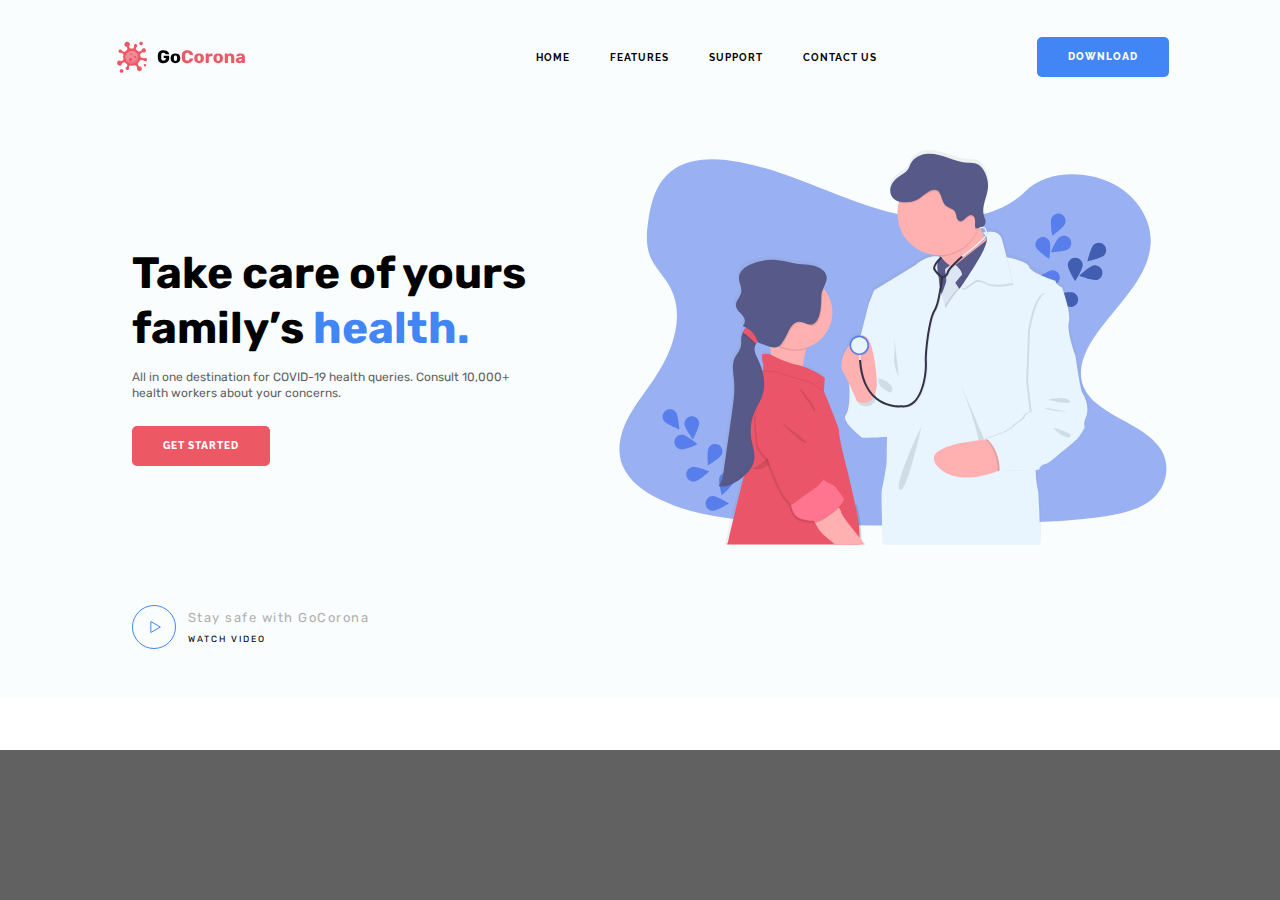
==== index.html @ d245d9b8 "section get-started done" ====
<!DOCTYPE html>
<html lang="en">
<head>
    <meta charset="UTF-8">
    <meta http-equiv="X-UA-Compatible" content="IE=edge">
    <meta name="viewport" content="width=device-width, initial-scale=1.0">
    <link href="https://fonts.googleapis.com/css?family=Rubik:regular,700&display=swap" rel="stylesheet" />
    <link href="https://fonts.googleapis.com/css?family=Raleway:700,800&display=swap" rel="stylesheet" />
    <link rel="stylesheet" href="css/style.css">
    <title>GoCorona</title>
</head>
<body>
    <div class="wrapper">
        <header id="open" class="header">
            <div id="close" class="header__container">
                <a href="" class="header__logo">
                    <img src="img/logo.svg" alt="site logo">
                </a>
                <div class="header__menu menu">
                    <nav class="menu__body">
                        <ul class="menu__list">
                            <li class="menu__item"><a href="" class="menu__link">HOME</a></li>
                            <li class="menu__item"><a href="" class="menu__link">FEATURES</a></li>
                            <li class="menu__item"><a href="" class="menu__link">SUPPORT</a></li>
                            <li class="menu__item"><a href="" class="menu__link">CONTACT US</a></li>
                        </ul>
                    </nav>
                </div>
                <div class="header__button">
                    <a href="" class="button button__blue">DOWNLOAD</a>
                    <a href="#open" class="icon-menu"><span></span></a>
                    <a href="#close" class="close-icon-menu"></a>
                </div>
            </div>
        </header>
        <main class="main">
            <section class="get-started">
                <div class="get-started__container">
                    <div class="get-started__content">
                        <div class="get-started__block-text block-text">
                            <h1 class="block-text__title block-text__title_blue">Take care of yours family’s <span>health.</span></h1>
                            <div class="block-text__text">All in one destination for COVID-19 health queries. Consult 10,000+ health workers about your concerns.</div>
                            <div class="block-text__button">
                                <a href="" class="button">get started</a>
                            </div>
                        </div>
                    </div>
                    <div class="get-started__image">
                        <img src="img/get-started/main.svg" alt="healthcare image">
                    </div>
                    <div class="get-started__video">
                        <a href="" class="video-get-started">
                            <div class="video-get-started__icon">
                                <img src="img/get-started/play.svg" alt="play button">
                            </div>
                            <div class="video-get-started__body">
                                <div class="video-get-started__title">Stay safe with GoCorona</div>
                                <div class="video-get-started__text">Watch Video</div>
                            </div>
                        </a>
                    </div>
                </div>               
            </section>
        </main>
        <footer class="footer">
            Footer
        </footer>
    </div>
</body>
</html>
---- css/style.css ----
/* Nulling */
*,
::before,
::after {
    padding: 0;
    margin: 0;
    border: 0;
    box-sizing: border-box;
}
a {
    text-decoration: none;
}
ul,
ol,
li {
    list-style: none;
}
img {
    vertical-align: top;
}
h1,
h2,
h3,
h4,
h5,
h6 {
    font-weight: inherit;
    font-size: inherit;
}
html,
body {
    height: 100%;
    line-height: 1;
}
body {
    font-family: Rubik;
    font-size: 12px;
    color: #616161;
}
/* ----------------- */
.wrapper {
    overflow: hidden;
    display: flex;
    flex-direction: column;
    min-height: 100%;
}
/* ----------------- */


.main {
    /* background-color: coral; */
    flex: 1 1 auto;
}
.footer {
    background-color: #616161;
    height: 150px;
}

[class*="__container"] {
    max-width: 1087px; /* 1057 + 30px safe zone */
    margin: 0 auto;
    padding: 0 15px; /* safe zone for container */
}

.header {
    position: absolute;
    width: 100%;
    top: 0;
    left: 0;
    z-index: 50;
}
.header__container {
    display: flex;
    align-items: center;
    /* background-color: turquoise; */
    min-height: 114px;
}
.header__logo {
    position: relative;
    z-index: 5;
}
.header__menu {
    flex: 1 1 auto;
}
.header__button {
    display: flex;
    justify-content: end;
    flex: 0 0 252px;
    z-index: 5;
}

.menu {
    display: flex;
    justify-content: end;
}
.menu__list {
    display: flex;
    /* gap: 40px; */
}
.menu__item {
    margin: 0 40px 0 0;
}
.menu__link {
    font-family: Raleway;
    text-transform: uppercase;
    font-weight: 700;
    font-size: 10px;
    line-height: 1.2;
    letter-spacing: 1px;
    color: #000;
}

.button {
    display: inline-block;
    color: #FCFDFE;
    text-transform: uppercase;
    font-family: Raleway;
    font-weight: 800;
    font-size: 10px;
    line-height: 1.2;
    letter-spacing: 1px;
    border: 0px;
    border-radius: 5px;
    padding: 14px 31px;
    background-color: #EC5863;
    transition: background-color .3s ease 0s;
}
.button:hover {
    background-color: #eb767e
}
.button__blue {
    background-color: #4285F4;
}
.button__blue:hover {
    background-color: #679cf1;
}

.close-icon-menu,
.icon-menu {
    display: none;
}

/* =========================================== */

.block-text {

}
.block-text__title {
    font-weight: 700;
    font-size: 44px;
    line-height: 126%;
    color: #000;
}
.block-text__title:not(:last-child) {
    margin: 0 0 12px 0;
}
.block-text__title span {
    color: #ec5863;
}
.block-text__title_blue span {
    color: #4285F4;
}
.block-text__text {
    line-height: 138.5%;
}
.block-text__text:not(:last-child) {
    margin: 0 0 24px 0;
}
.block-text__button {
    
}

/* =========================================== */

.get-started {
    background-color: #fafdfd;
    padding: 150px 0 50px 0;
}
.get-started__container {
    display: flex;
    flex-wrap: wrap;
}
.get-started__content {
    flex: 0 1 48%;
    padding: 96px 0 0 20px;
}
.get-started__block-text {
    max-width: 410px;
}
.get-started__video {
    flex: 1 1 100%;
    padding: 60px 0 0 20px;
}
.get-started__image {
    flex: 0 1 52%;
}
.get-started__image img {
    max-width: 100%;
}
.video-get-started {
    display: inline-flex;
}
.video-get-started__icon {
    flex: 0 0 44px;
}
.video-get-started__body {
    padding: 0 0 0 12px;
    display: flex;
    flex-direction: column;
    justify-content: space-around;
}
.video-get-started__title {
    color: #b0b0b0;
    font-size: 13px;
    line-height: 126%;
    letter-spacing: 1.5px; 
}
.video-get-started__text {
    color: #000;
    text-transform: uppercase;
    font-size: 9px;
    letter-spacing: 2px;
}


/* PC */
@media (max-width: 1087px) {
    [class*="__container"] {
        max-width: 970px;
    }
}

/* TABLLET */
@media (max-width: 991.98px) {
    [class*="__container"] {
        max-width: 750px;
    }
    .header__container{
        min-height: 80px;
    }
    .header__button {
        flex: 0 0 200px;
    }
    .menu__item {
        margin: 0 30px 0 0;
    }
}

/* MOBILE */
@media (max-width: 767.98px) {
    [class*="__container"] {
        max-width: none;
    }
    .menu__body {
        position: fixed;
        top: 0;
        left: -100%; /* Caution (display: none) */
        width: 100%;
        height: 100%;
        overflow: auto;
        background-color: #fff;
        padding: 90px 15px 30px 15px;
        transition: left .3s ease 0s;
    }
    .header:target .menu__body {
        left: 0;
    }
    .header:target .menu__body::before {
        content: "";
        position: fixed;
        top: 0;
        left: 0;
        height: 80px;
        width: 100%;
        background-color: #fff;
    }
    .menu__list {
        flex-direction: column;
        align-items: center;
    }
    .menu__item {
        margin: 0 0 25px 0;
    }
    .menu__item:last-child {
        margin-bottom: 0;
    }
    .menu__link {
        color: #000;
        font-size: 20px;
    }
    .header__button {
        flex: 0 0 140px;
    }
    .header__button .button{
        padding: 14px 20px;
    }
    .close-icon-menu,
    .icon-menu {
        display: flex;
        flex-direction: column;
        justify-content: space-between;
        position: relative;
        flex: 0 0 30px;
        height: 18px;
        margin: 12px 0 0 20px;
    }
    .icon-menu::before,
    .icon-menu::after {
        content: "";
        background-color: #000;
        height: 2px;
    }
    .icon-menu span {
        background-color: #000;
        height: 2px;
    }
    .close-icon-menu {
        display: none;
    }
    .close-icon-menu::before,
    .close-icon-menu::after {
        content: "";
        background-color: #000;
        height: 2px;
        transform-origin: 0 0;
    }
    .close-icon-menu::before {
        transform: rotate(33deg);
    }
    .close-icon-menu::after {
        transform: rotate(-33deg);
    }
    .header:target .icon-menu {
        display: none;
    }
    .header:target .close-icon-menu {
        display: flex;
    }
}

/* MOBILE SMALL */
@media (max-width: 479.98px) {
    .header__logo {
        flex: 0 0 40px;
        overflow: hidden;
    }
}
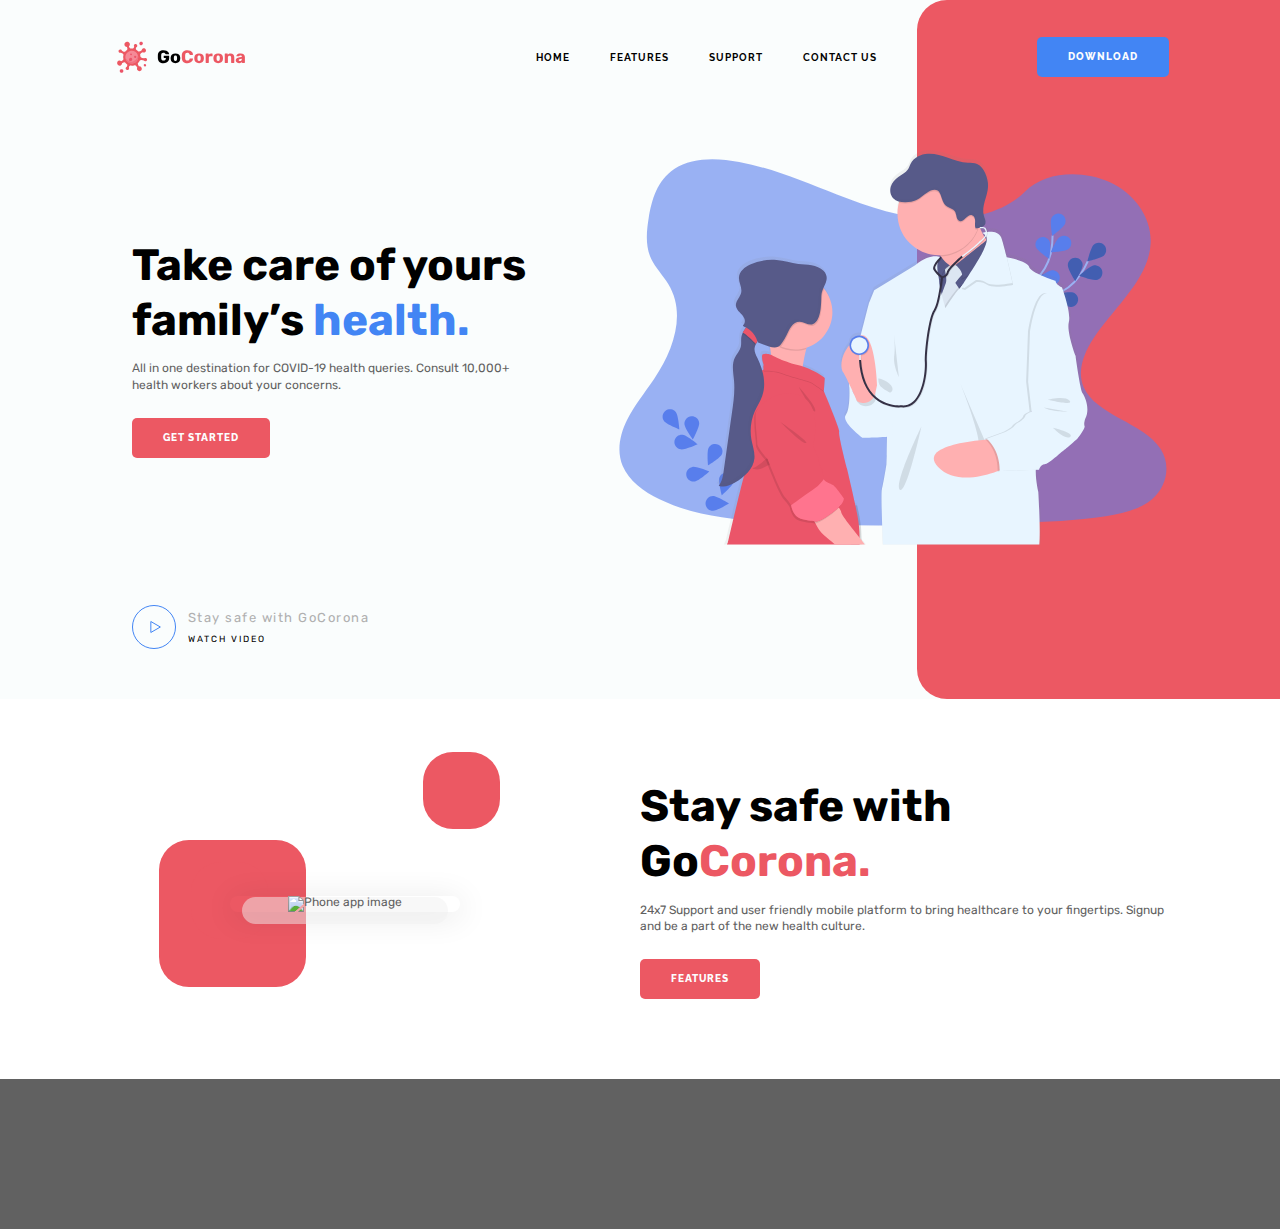
==== commit acee846e: "section stay-safe done" ====
--- a/index.html
+++ b/index.html
@@ -61,6 +61,29 @@
                     </div>
                 </div>               
             </section>
+            <section class="stay-safe">
+                <div class="stay-safe__container">
+                    <div class="stay-safe__media">
+                        <div class="media-stay-safe">
+                            <div class="media-stay-safe__image">
+                                <img src="./img/stay-safe/app.png" alt="Phone app image">
+                            </div>
+                            <div class="media-stay-safe__item media-stay-safe__item_1"></div>
+                            <div class="media-stay-safe__item media-stay-safe__item_2"></div>
+                            <div class="media-stay-safe__item media-stay-safe__item_3"></div>
+                        </div>
+                    </div>
+                    <div class="stay-safe__content">
+                        <div class="stay-safe__block-text block-text">
+                            <h2 class="block-text__title">Stay safe with Go<span>Corona.</span></h2>
+                            <div class="block-text__text">24x7 Support and user friendly mobile platform to bring healthcare to your fingertips. Signup and be a part of the new health culture.</div>
+                            <div class="block-text__button">
+                                <a href="" class="button">features</a>
+                            </div>
+                        </div>
+                    </div>
+                </div>
+            </section>
         </main>
         <footer class="footer">
             Footer
--- a/css/style.css
+++ b/css/style.css
@@ -174,15 +174,28 @@
 
 .get-started {
     background-color: #fafdfd;
-    padding: 150px 0 50px 0;
 }
 .get-started__container {
-    display: flex;
+    padding: 150px 15px 50px 15px;
+    display: flex;
+    align-items: center;
     flex-wrap: wrap;
+    position: relative;
+}
+.get-started__container::before {
+    content: "";
+    position: absolute;
+    width: 100vw;
+    height: 100%;
+    right: 267px;
+    top: 0;
+    transform: translate(100%, 0px);
+    border-radius: 30px 0 0 30px;
+    background-color: #ec5863;
 }
 .get-started__content {
     flex: 0 1 48%;
-    padding: 96px 0 0 20px;
+    padding: 0 20px 0 20px;
 }
 .get-started__block-text {
     max-width: 410px;
@@ -193,6 +206,8 @@
 }
 .get-started__image {
     flex: 0 1 52%;
+    position: relative;
+    z-index: 2;
 }
 .get-started__image img {
     max-width: 100%;
@@ -222,6 +237,76 @@
     letter-spacing: 2px;
 }
 
+/* =========================================================== */
+
+.stay-safe {
+    margin: 80px 0;
+}
+.stay-safe__container {
+    display: flex;
+    align-items: center;
+}
+.stay-safe__media {
+    flex: 0 1 50%;
+    padding: 0 0 0 47px;
+}
+.stay-safe__content {
+    flex: 0 1 50%;
+}
+.stay-safe__block-text {
+}
+
+.media-stay-safe {
+    width: 373px;
+    padding: 56px 0 27px 0;
+    text-align: center;
+    position: relative;
+}
+.media-stay-safe__image {
+    display: inline-block;
+    box-shadow: 2px 4px 32px rgba(0, 0, 0, .12);
+    border-radius: 16px;
+    position: relative;
+    z-index: 2;
+    width: 61.5%;
+}
+.media-stay-safe__image img {
+    position: relative;
+    z-index: 2;
+    max-width: 100%;
+}
+.media-stay-safe__image::after {
+    content: "";
+    position: absolute;
+    bottom: -12px;
+    left: 12px;
+    width: 206px;
+    height: 27px;
+    background: rgba(240, 240, 240, 0.49);
+    border-radius: 16px;
+}
+.media-stay-safe__item {
+    position: absolute;
+    background-color: #ec5863;
+    border-radius: 30px;
+    width: 77px;
+    height: 77px;
+}
+.media-stay-safe__item_1 {
+    top: 0;
+    left: 0;
+    width: 147px;
+    height: 147px;
+}
+.media-stay-safe__item_2 {
+    bottom: 110px;
+    right: 32px;
+}
+.media-stay-safe__item_3 {
+    bottom: 0;
+    left: 32px;
+}
+
 
 /* PC */
 @media (max-width: 1087px) {
@@ -243,6 +328,16 @@
     }
     .menu__item {
         margin: 0 30px 0 0;
+    }
+    .get-started__container::before {
+        right: 185px;
+        border-radius: 20px 0 0 20px;
+    }
+    .stay-safe {
+        margin: 40px 0;
+    }
+    .stay-safe__media {
+        padding: 0;
     }
 }
 
@@ -336,6 +431,39 @@
     .header:target .close-icon-menu {
         display: flex;
     }
+    .get-started__container {
+        padding: 100px 15px 30px 15px;
+    }
+    .get-started__container::before {
+        display: none;
+    }
+    .get-started__block-text {
+        max-width: none;
+    }
+    .get-started__content {
+        flex: 1 1 100%;
+        padding: 0;
+    }
+    .get-started__image {
+        flex: 1 1 100%;
+        text-align: center;
+        padding: 30px 0;
+    }
+    .get-started__video {
+        padding: 0;
+    }
+    .block-text__title {
+        font-size: 34px;
+    }
+    .stay-safe {
+        margin: 30px 0;
+    }
+    .stay-safe__container {
+        flex-direction: column-reverse;
+    }
+    .stay-safe__media {
+        padding: 30px 0;
+    }
 }
 
 /* MOBILE SMALL */
@@ -344,4 +472,7 @@
         flex: 0 0 40px;
         overflow: hidden;
     }
+    .media-stay-safe {
+        width: 290px;
+    }
 }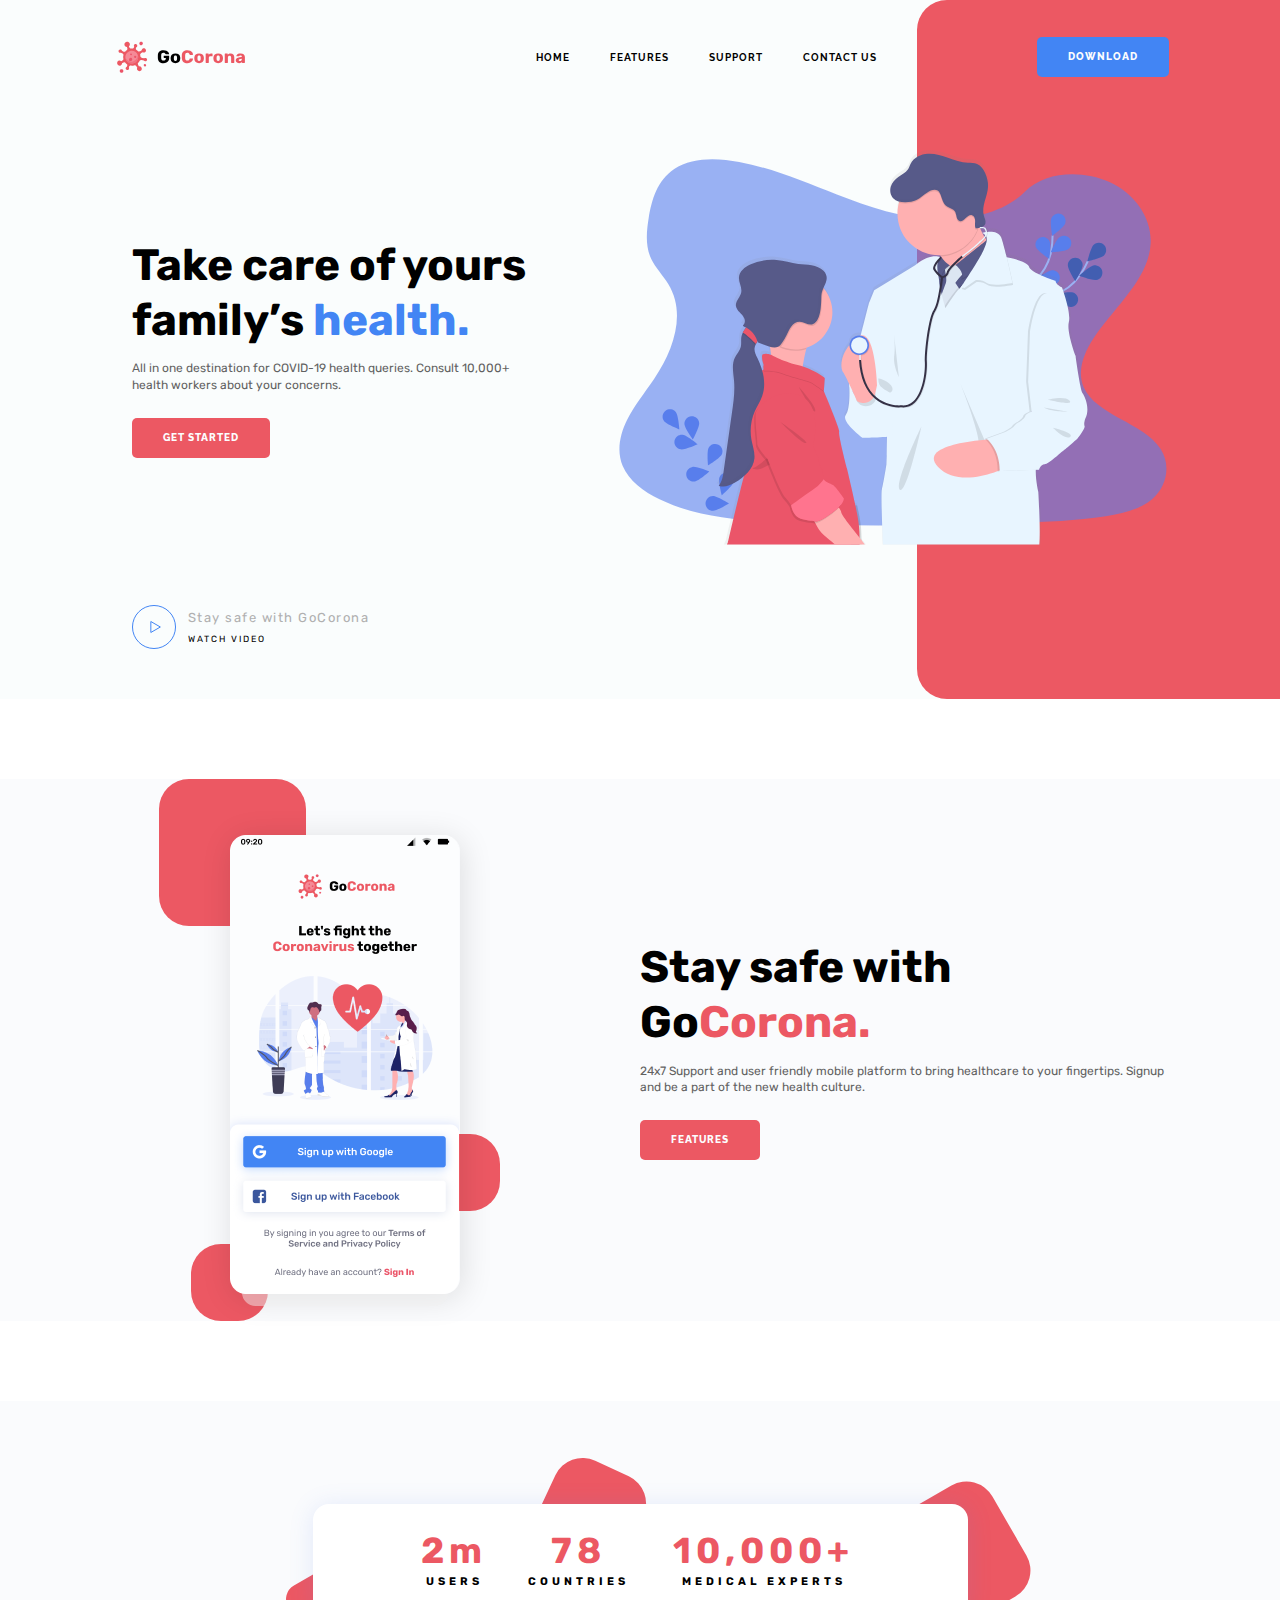
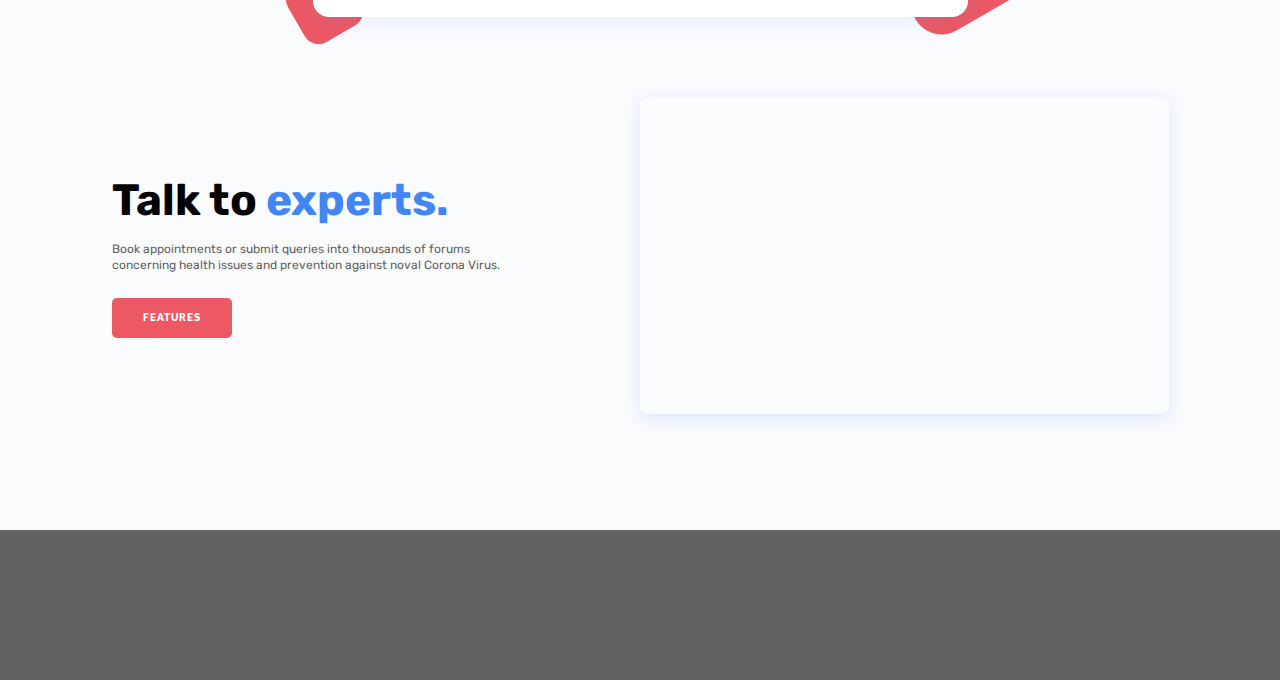
==== commit 71c86e01: "section experts done" ====
--- a/index.html
+++ b/index.html
@@ -84,6 +84,43 @@
                     </div>
                 </div>
             </section>
+            <section class="experts">
+                <div class="experts__container">
+                    <div class="experts__statistics statistics-experts">
+                        <div class="statistics-experts__body body-statistics-experts">
+                            <div class="body-statistics-experts__item">
+                                <div class="body-statistics-experts__value">2m</div>
+                                <div class="body-statistics-experts__text">Users</div>
+                            </div>
+                            <div class="body-statistics-experts__item">
+                                <div class="body-statistics-experts__value">78</div>
+                                <div class="body-statistics-experts__text">Countries</div>
+                            </div>
+                            <div class="body-statistics-experts__item">
+                                <div class="body-statistics-experts__value">10,000+</div>
+                                <div class="body-statistics-experts__text">Medical experts</div>
+                            </div>
+                        </div>
+                        <div class="statistics-experts__decor statistics-experts__decor_1"></div>
+                        <div class="statistics-experts__decor statistics-experts__decor_2"></div>
+                        <div class="statistics-experts__decor statistics-experts__decor_3"></div>
+                    </div>
+                    <div class="experts__body">
+                        <div class="experts__content">
+                            <div class="experts__block-text block-text">
+                                <h2 class="block-text__title block-text__title_blue">Talk to <span>experts.</span></h2>
+                                <div class="block-text__text">Book appointments or submit queries into thousands of forums concerning health issues and prevention against noval Corona Virus.</div>
+                                <div class="block-text__button">
+                                    <a href="" class="button">features</a>
+                                </div>
+                            </div>
+                        </div>
+                        <div class="experts__video">
+                            <iframe src="https://www.youtube.com/embed/sohdv21BVNI" title="YouTube video player" frameborder="0" allow="accelerometer; autoplay; clipboard-write; encrypted-media; gyroscope; picture-in-picture" allowfullscreen></iframe>
+                        </div>
+                    </div>
+                </div>
+            </section>
         </main>
         <footer class="footer">
             Footer
--- a/css/style.css
+++ b/css/style.css
@@ -241,6 +241,7 @@
 
 .stay-safe {
     margin: 80px 0;
+    background: #fafbfd;
 }
 .stay-safe__container {
     display: flex;
@@ -306,6 +307,114 @@
     bottom: 0;
     left: 32px;
 }
+
+/* ============================================ */
+
+.experts {
+    background: #fafbfd;
+    padding: 103px 0 116px 0;
+}
+.experts__container {
+}
+.experts__statistics {
+}
+.experts__block-text {
+    max-width: 400px;
+}
+.statistics-experts {
+    max-width: 655px;
+    margin: 0 auto;
+    position: relative;
+}
+.statistics-experts__body {
+    background-color: #fff;
+    box-shadow: 0 2px 24px rgba(88, 126, 236, .15);
+    border-radius: 16px;
+    position: relative;
+    z-index: 2;
+    margin: 0 0 80px 0;
+}
+.statistics-experts__decor {
+    position: absolute;
+    background-color: #ec5863;
+    border-radius: 16px;
+}
+.statistics-experts__decor_1 {
+    width: 65px;
+    height: 65px;
+    bottom: -21px;
+    left: -21px;
+    transform: rotate(-30deg);
+}
+.statistics-experts__decor_2 {
+    width: 97px;
+    height: 97px;
+    top: -40px;
+    right: 50%;
+    transform: rotate(25deg);
+    border-radius: 30px;
+}
+.statistics-experts__decor_3 {
+    width: 128px;
+    height: 128px;
+    top: -10px;
+    right: -50px;
+    transform: rotate(-30deg);
+    border-radius: 30px;
+}
+.body-statistics-experts {
+    padding: 25px 80px;
+    display: flex;
+    align-items: center; 
+}
+.body-statistics-experts__item {
+    flex: 0 1 25%;
+    text-align: center;
+}
+.body-statistics-experts__item:last-child {
+    flex: 0 1 50%;
+}
+.body-statistics-experts__value {
+    color: #ec5863;
+    font-weight: 700;
+    font-size: 36px;
+    line-height: 1.2;
+    letter-spacing: 5px;
+}
+.body-statistics-experts__text {
+    font-weight: 700;
+    font-size: 11px;
+    line-height: 1.8;
+    letter-spacing: 4px;
+    text-transform: uppercase;
+    color: #000;
+}
+.experts__body {
+    display: flex;
+    align-items: center;
+}
+.experts__content {
+    flex: 0 1 50%;
+    padding: 0 20px 0 0;
+}
+.experts__video {
+    flex: 0 1 50%;
+    padding: 0px 0px 30% 0px;
+    position: relative;
+    box-shadow: 0 4px 18px rgba(88, 126, 236, .18);
+    border-radius: 8px;
+    overflow: hidden;
+}
+.experts__video iframe {
+    position: absolute;
+    width: 100%;
+    height: 100%;
+    top: 0;
+    left: 0;
+    object-fit: cover;
+}
+
+
 
 
 /* PC */
@@ -464,6 +573,25 @@
     .stay-safe__media {
         padding: 30px 0;
     }
+    .statistics-experts__body {
+        padding: 0 0 50px 0;
+    }
+    .body-statistics-experts {
+        padding: 25px;
+    }
+    .experts {
+        padding: 80px 0 30px 0;
+    }
+    .experts__body {
+        align-items: stretch;
+        flex-direction: column;
+    }
+    .experts__content {
+        margin: 0 0 30px 0;
+    }
+    .experts__video {
+        padding: 0 0 50% 0;
+    }
 }
 
 /* MOBILE SMALL */
@@ -475,4 +603,13 @@
     .media-stay-safe {
         width: 290px;
     }
+    .experts__video {
+        padding: 0 0 70% 0;
+    }
+    .body-statistics-experts {
+        flex-direction: column;
+    }
+    .body-statistics-experts__item:not(:last-child) {
+        margin: 0 0 15px 0;
+    }
 }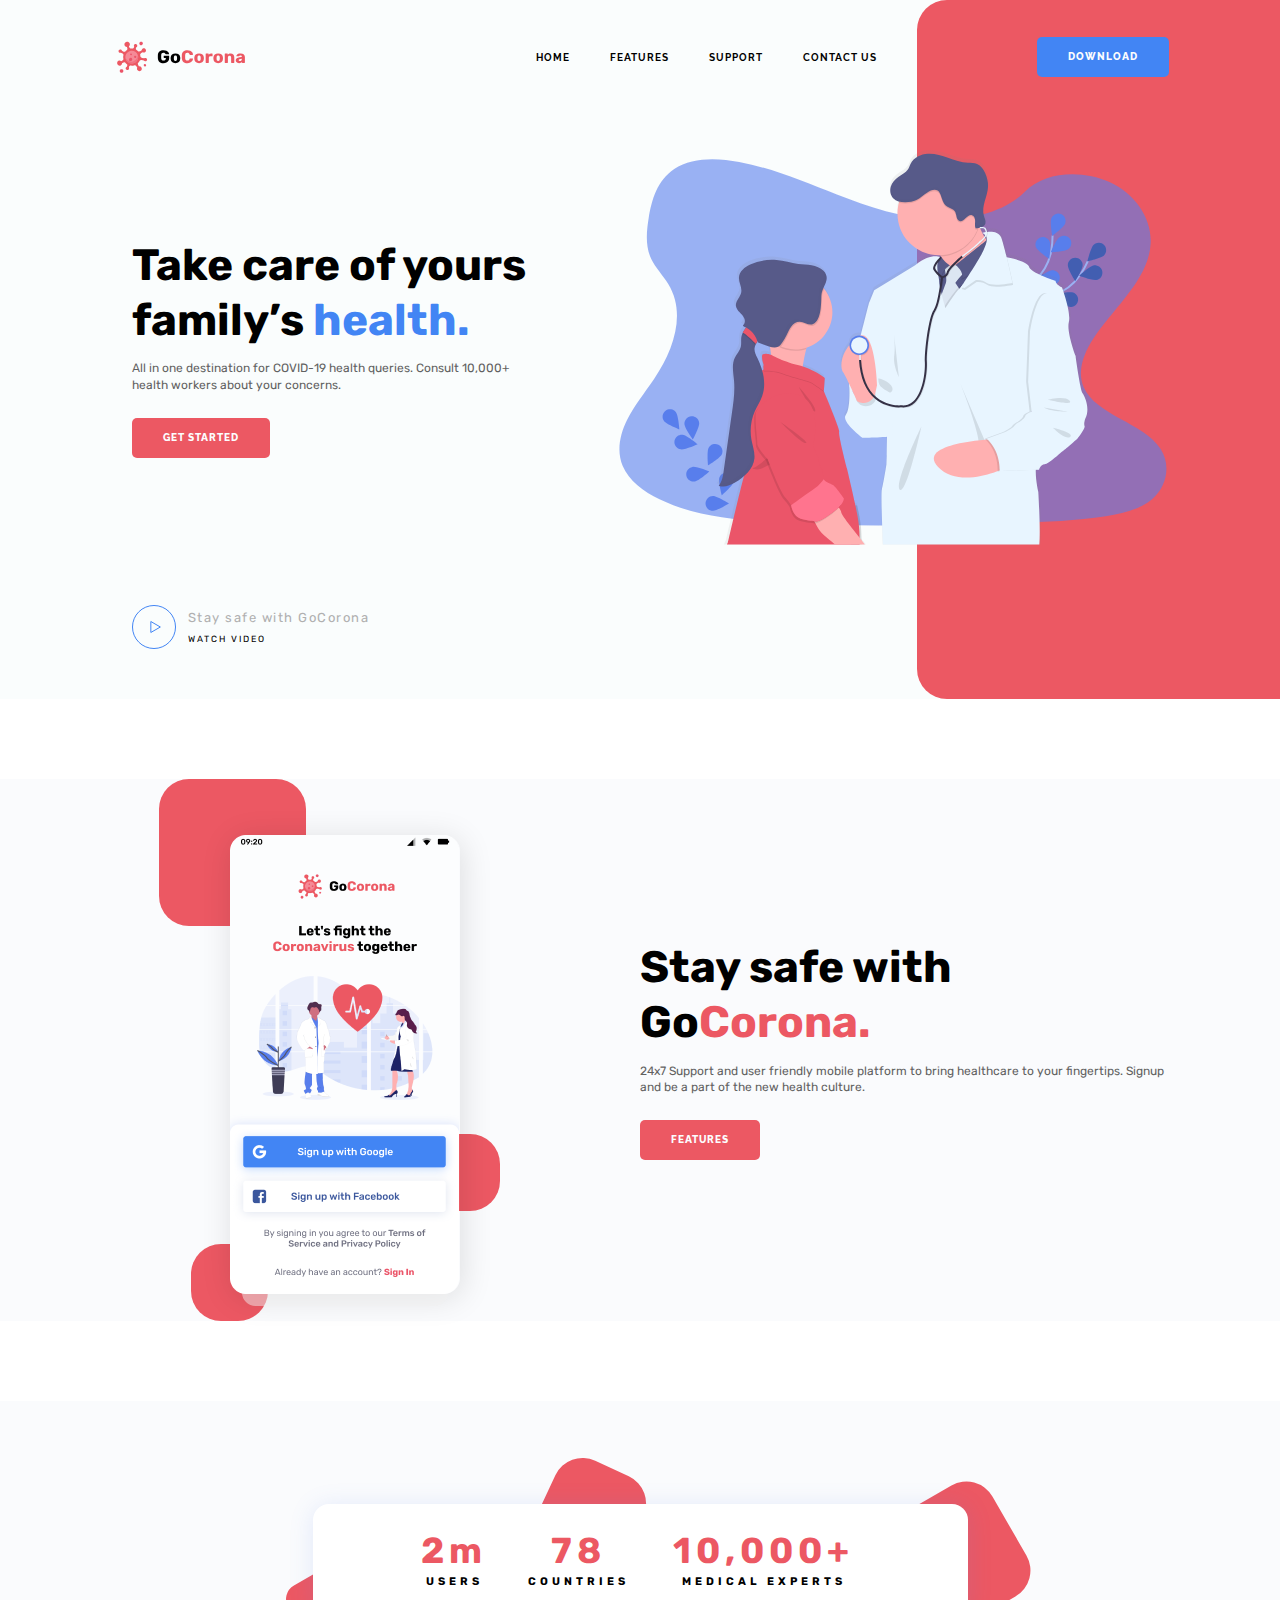
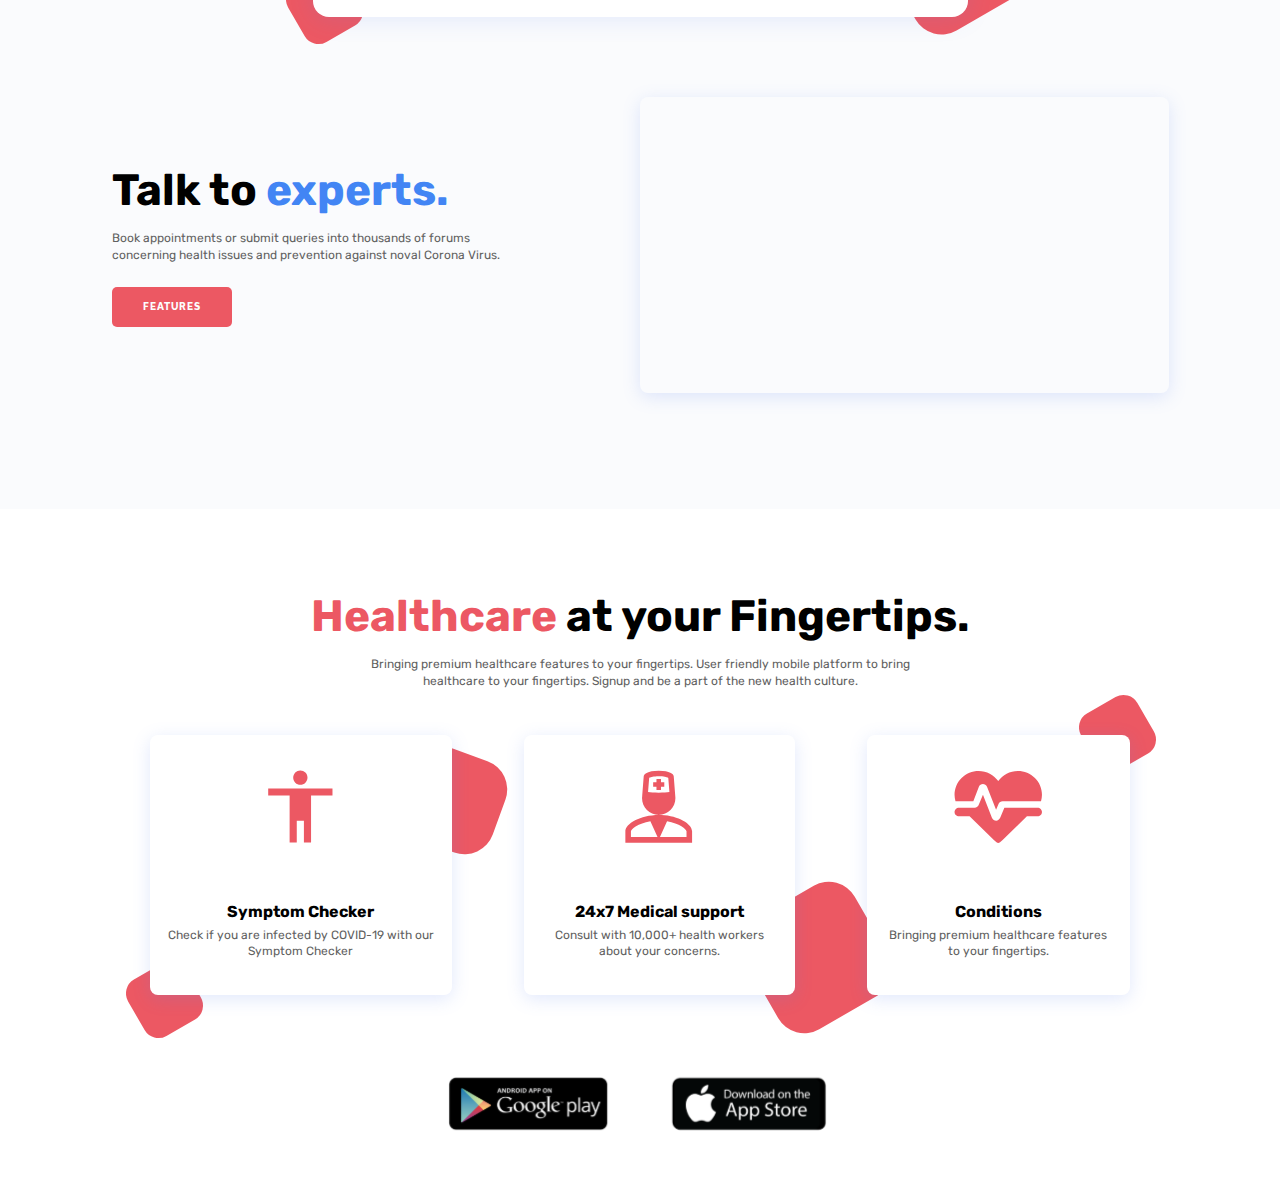
==== commit 86004fe3: "sections healthcare & footer done" ====
--- a/index.html
+++ b/index.html
@@ -121,9 +121,55 @@
                     </div>
                 </div>
             </section>
+            <section class="healthcare">
+                <div class="healthcare__container">
+                    <div class="healthcare__block-text block-text block-text_center">
+                        <h2 class="block-text__title"><span>Healthcare </span> at your Fingertips.</h2>
+                        <div class="block-text__text block-text__text_mw">Bringing premium healthcare features to your fingertips. User friendly mobile platform to bring healthcare to your fingertips. Signup and be a part of the new health culture.</div>
+                    </div>
+                    <div class="healthcare__items">
+                        <div class="healthcare__column healthcare__column_1">
+                            <div class="healthcare__item item-healthcare">
+                                <div class="item-healthcare__icon">
+                                    <img src="img/healthcare/symptom.svg" alt="symptom icon">
+                                </div>
+                                <div class="item-healthcare__title">Symptom Checker</div>
+                                <div class="item-healthcare__text">Check if you are infected by COVID-19 with our Symptom Checker</div>
+                            </div>
+                        </div>
+                        <div class="healthcare__column healthcare__column_2">
+                            <div class="healthcare__item item-healthcare">
+                                <div class="item-healthcare__icon">
+                                    <img src="img/healthcare/medical.svg" alt="medical icon">
+                                </div>
+                                <div class="item-healthcare__title">24x7 Medical support</div>
+                                <div class="item-healthcare__text">Consult with 10,000+ health workers about your concerns.</div>
+                            </div>
+                        </div>
+                        <div class="healthcare__column healthcare__column_3">
+                            <div class="healthcare__item item-healthcare">
+                                <div class="item-healthcare__icon">
+                                    <img src="img/healthcare/conditions.svg" alt="conditions icon">
+                                </div>
+                                <div class="item-healthcare__title">Conditions</div>
+                                <div class="item-healthcare__text">Bringing premium healthcare features to your fingertips.</div>
+                            </div>
+                        </div>
+                    </div>
+                </div>
+            </section>
         </main>
         <footer class="footer">
-            Footer
+            <div class="footer__container">
+                <div class="footer__items">
+                    <a href="" class="footer__item">
+                        <img src="img/footer/google-play.svg" alt="Google Play Icon">
+                    </a>
+                    <a href="" class="footer__item">
+                        <img src="img/footer/app-store.svg" alt="App Store Icon">
+                    </a>
+                </div>
+            </div>
         </footer>
     </div>
 </body>
--- a/css/style.css
+++ b/css/style.css
@@ -52,8 +52,17 @@
     flex: 1 1 auto;
 }
 .footer {
-    background-color: #616161;
-    height: 150px;
+    padding: 46px 0;
+}
+.footer__container {
+}
+.footer__items {
+    display: flex;
+    justify-content: center;
+    align-items: center;
+    gap: 57px;
+}
+.footer__item {
 }
 
 [class*="__container"] {
@@ -143,7 +152,9 @@
 /* =========================================== */
 
 .block-text {
-
+}
+.block-text_center {
+    text-align: center;
 }
 .block-text__title {
     font-weight: 700;
@@ -162,6 +173,10 @@
 }
 .block-text__text {
     line-height: 138.5%;
+}
+.block-text__text_mw {
+    max-width: 600px;
+    margin: 0 auto;
 }
 .block-text__text:not(:last-child) {
     margin: 0 0 24px 0;
@@ -399,7 +414,7 @@
 }
 .experts__video {
     flex: 0 1 50%;
-    padding: 0px 0px 30% 0px;
+    padding: 0px 0px 28% 0px;
     position: relative;
     box-shadow: 0 4px 18px rgba(88, 126, 236, .18);
     border-radius: 8px;
@@ -414,7 +429,97 @@
     object-fit: cover;
 }
 
-
+/* ===================================== */
+
+.healthcare {
+    padding: 80px 0 30px 0;
+}
+.healthcare__container {
+}
+.healthcare__block-text {
+    margin: 0 0 45px 0;
+}
+.healthcare__items {
+    display: flex;
+    max-width: 980px;
+    margin: 0 auto;
+    gap: 72px;
+}
+.healthcare__item {
+    flex: 0 1 33.333%;
+}
+.item-healthcare {
+    position: relative;
+    z-index: 2;
+    background: #FFFFFF;
+    box-shadow: 0px 4px 18px rgba(88, 126, 236, 0.18);
+    border-radius: 8px;
+    display: flex;
+    flex-direction: column;
+    text-align: center;
+    align-items: center;
+    padding: 35px 17px;
+}
+.item-healthcare__icon {
+    margin: 0 0 58px 0;
+}
+.item-healthcare__title {
+    font-size: 16px;
+    font-weight: 700;
+    color: #000;
+    line-height: 138%;
+    margin: 0 0 4px 0;
+}
+.item-healthcare__text {
+    line-height: 138.5%;
+}
+.healthcare__column {
+    position: relative;
+}
+.healthcare__column_1::before,
+.healthcare__column_1::after {
+    position: absolute;
+    content: "";
+    background: #ec5863;
+    border-radius: 16px;
+}
+.healthcare__column_1::before {
+    width: 65px;
+    height: 65px;
+    left: -18px;
+    bottom: -37px;
+    transform: rotate(-30deg);
+}
+.healthcare__column_1::after {
+    width: 97px;
+    height: 97px;
+    top: 17px;
+    right: -50px;
+    border-radius: 30px;
+    transform: rotate(20deg);
+}
+.healthcare__column_2::after {
+    position: absolute;
+    content: "";
+    background: #ec5863;
+    width: 127px;
+    height: 127px;
+    bottom: -26px;
+    left: 229px;
+    border-radius: 30px;
+    transform: rotate(-30deg);
+}
+.healthcare__column_3::after {
+    position: absolute;
+    content: "";
+    background: #ec5863;
+    width: 65px;
+    height: 65px;
+    top: -34px;
+    right: -20px;
+    border-radius: 16px;
+    transform: rotate(-30deg);
+}
 
 
 /* PC */
@@ -422,6 +527,9 @@
     [class*="__container"] {
         max-width: 970px;
     }
+    .healthcare__column {
+        padding: 0 15px;
+    }
 }
 
 /* TABLLET */
@@ -447,6 +555,16 @@
     }
     .stay-safe__media {
         padding: 0;
+    }
+    .healthcare {
+        padding: 30px 0;
+    }
+    .healthcare__items {
+        flex-direction: column;
+    }
+    .healthcare__item {}
+    .healthcare__column:not(:last-child) {
+        margin: 0 0 15px 0;
     }
 }
 
@@ -612,4 +730,14 @@
     .body-statistics-experts__item:not(:last-child) {
         margin: 0 0 15px 0;
     }
+    .footer {
+        padding: 30px 0;
+    }
+}
+
+@media (max-width: 429.98px) {
+    .footer__items {
+        flex-direction: column;
+        gap: 20px;
+    }
 }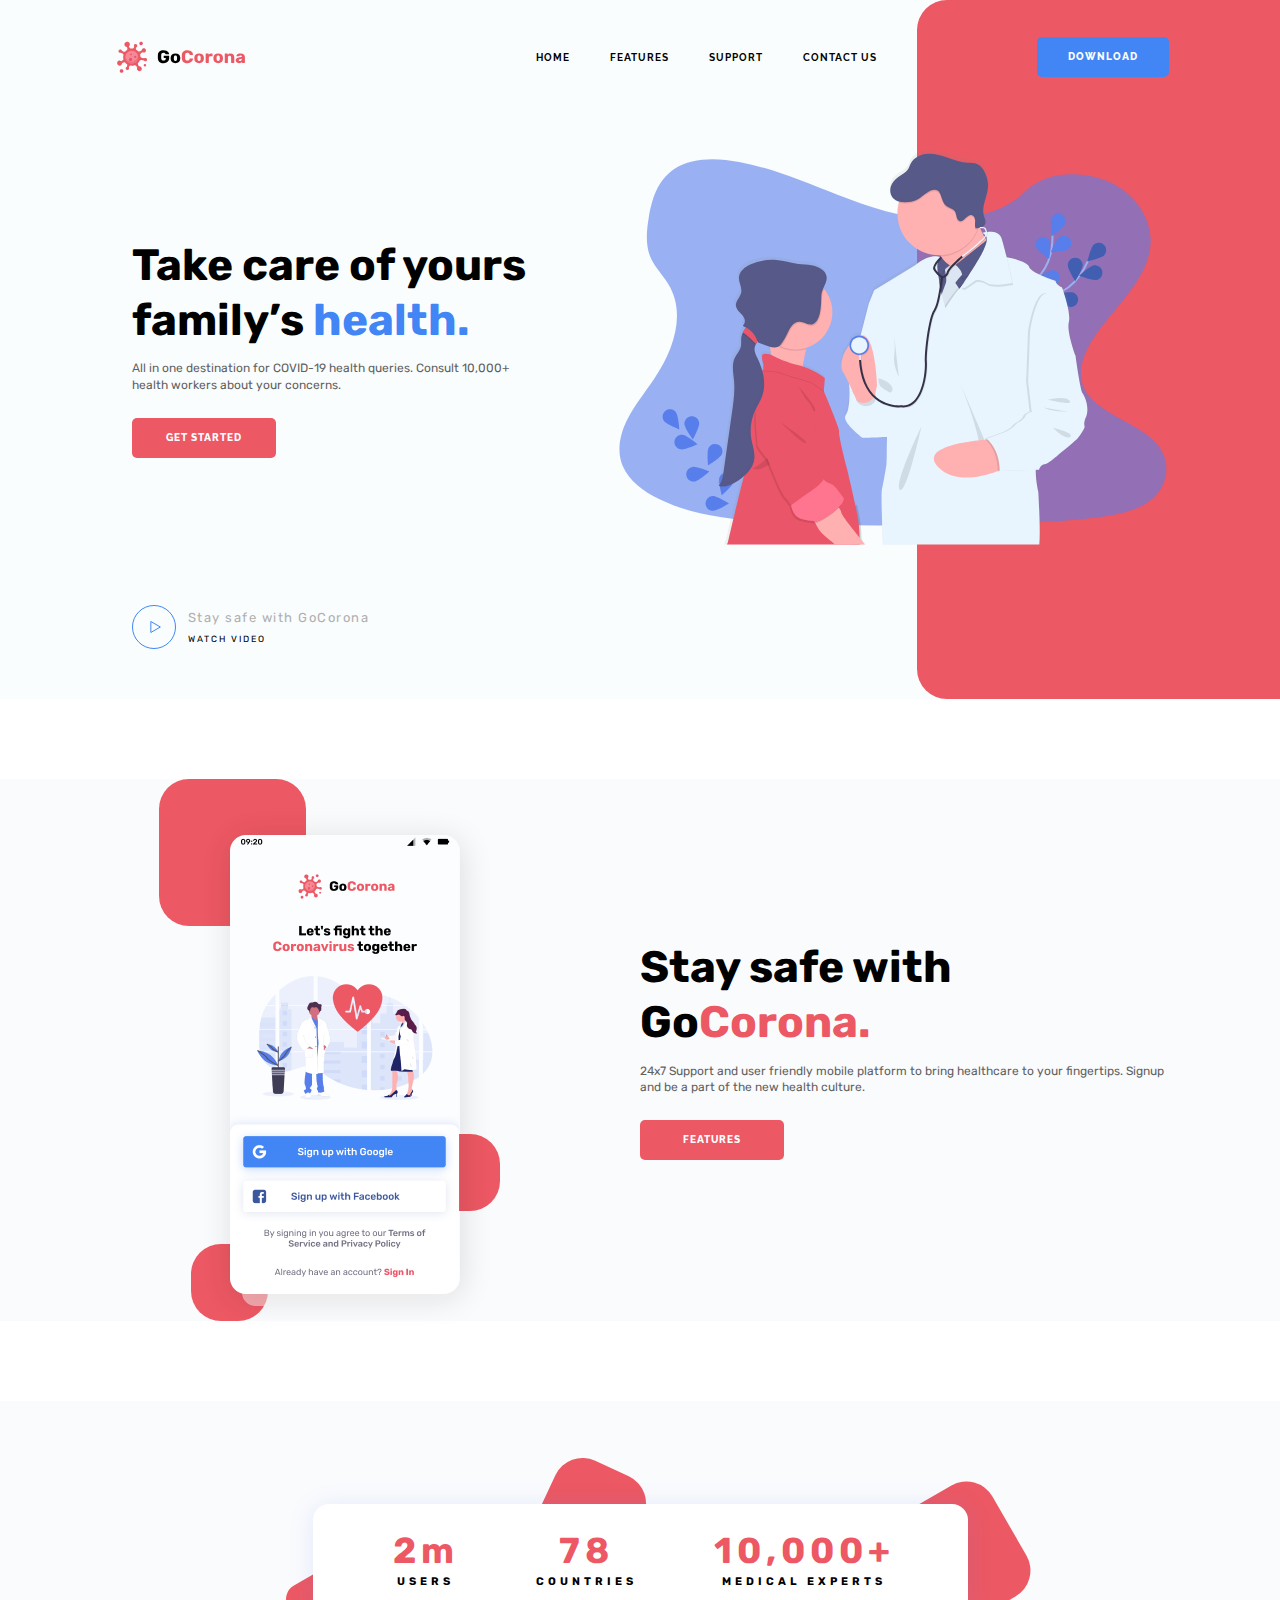
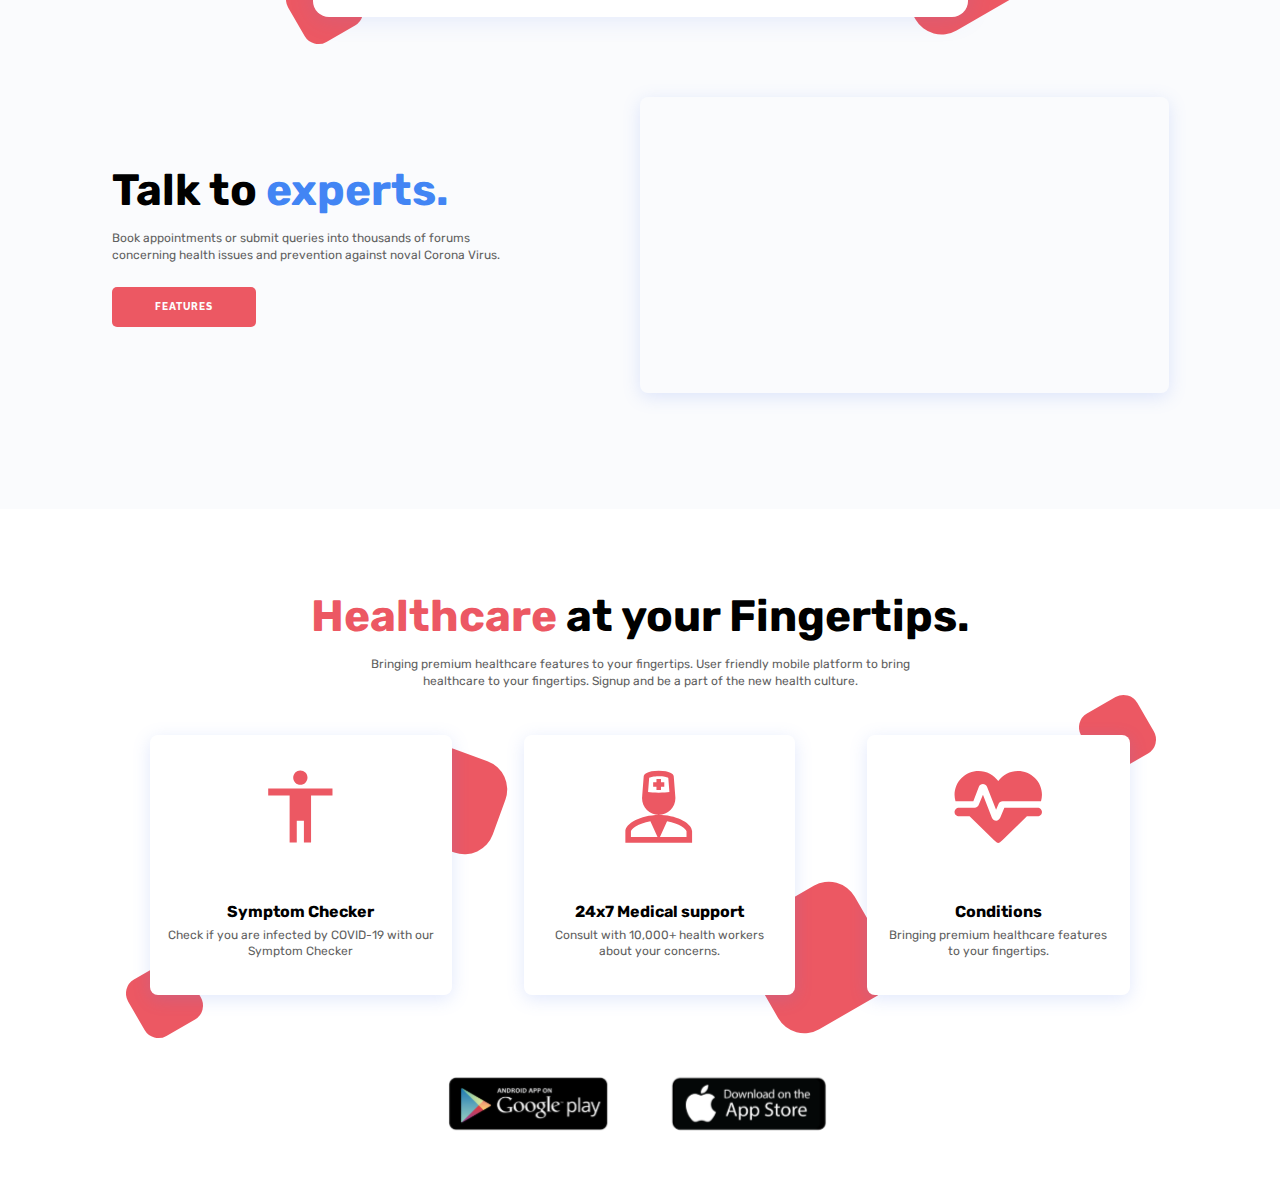
==== commit 48a8273d: "add google meta" ====
--- a/index.html
+++ b/index.html
@@ -6,6 +6,7 @@
     <meta name="viewport" content="width=device-width, initial-scale=1.0">
     <link href="https://fonts.googleapis.com/css?family=Rubik:regular,700&display=swap" rel="stylesheet" />
     <link href="https://fonts.googleapis.com/css?family=Raleway:700,800&display=swap" rel="stylesheet" />
+    <meta name="google-site-verification" content="Qj4IVrsq1gl93qJkj9j-1tMXMMTDii0mScvL4TCsqN8" />
     <link rel="stylesheet" href="css/style.css">
     <title>GoCorona</title>
 </head>
--- a/css/style.css
+++ b/css/style.css
@@ -2,10 +2,10 @@
 *,
 ::before,
 ::after {
-    padding: 0;
     margin: 0;
     border: 0;
     box-sizing: border-box;
+    padding: 0;
 }
 a {
     text-decoration: none;
@@ -37,24 +37,21 @@
     font-size: 12px;
     color: #616161;
 }
+
 /* ----------------- */
 .wrapper {
-    overflow: hidden;
     display: flex;
     flex-direction: column;
     min-height: 100%;
+    overflow: hidden;
 }
 /* ----------------- */
 
-
 .main {
-    /* background-color: coral; */
     flex: 1 1 auto;
 }
 .footer {
     padding: 46px 0;
-}
-.footer__container {
 }
 .footer__items {
     display: flex;
@@ -62,26 +59,24 @@
     align-items: center;
     gap: 57px;
 }
-.footer__item {
-}
-
 [class*="__container"] {
-    max-width: 1087px; /* 1057 + 30px safe zone */
     margin: 0 auto;
     padding: 0 15px; /* safe zone for container */
-}
+    max-width: 1087px; /* 1057 + 30px safe zone */
+}
+
+/* =============================================== */
 
 .header {
     position: absolute;
-    width: 100%;
+    z-index: 50;
     top: 0;
     left: 0;
-    z-index: 50;
+    width: 100%;
 }
 .header__container {
     display: flex;
     align-items: center;
-    /* background-color: turquoise; */
     min-height: 114px;
 }
 .header__logo {
@@ -92,19 +87,17 @@
     flex: 1 1 auto;
 }
 .header__button {
+    z-index: 5;
     display: flex;
     justify-content: end;
     flex: 0 0 252px;
-    z-index: 5;
-}
-
+}
 .menu {
     display: flex;
     justify-content: end;
 }
 .menu__list {
     display: flex;
-    /* gap: 40px; */
 }
 .menu__item {
     margin: 0 40px 0 0;
@@ -118,10 +111,11 @@
     letter-spacing: 1px;
     color: #000;
 }
-
 .button {
     display: inline-block;
     color: #FCFDFE;
+    min-width: 144px;
+    text-align: center;
     text-transform: uppercase;
     font-family: Raleway;
     font-weight: 800;
@@ -139,11 +133,11 @@
 }
 .button__blue {
     background-color: #4285F4;
+    min-width: 130px;
 }
 .button__blue:hover {
     background-color: #679cf1;
 }
-
 .close-icon-menu,
 .icon-menu {
     display: none;
@@ -151,8 +145,6 @@
 
 /* =========================================== */
 
-.block-text {
-}
 .block-text_center {
     text-align: center;
 }
@@ -180,9 +172,6 @@
 }
 .block-text__text:not(:last-child) {
     margin: 0 0 24px 0;
-}
-.block-text__button {
-    
 }
 
 /* =========================================== */
@@ -269,9 +258,6 @@
 .stay-safe__content {
     flex: 0 1 50%;
 }
-.stay-safe__block-text {
-}
-
 .media-stay-safe {
     width: 373px;
     padding: 56px 0 27px 0;
@@ -328,10 +314,6 @@
 .experts {
     background: #fafbfd;
     padding: 103px 0 116px 0;
-}
-.experts__container {
-}
-.experts__statistics {
 }
 .experts__block-text {
     max-width: 400px;
@@ -381,6 +363,7 @@
     padding: 25px 80px;
     display: flex;
     align-items: center; 
+    gap: 77px;
 }
 .body-statistics-experts__item {
     flex: 0 1 25%;
@@ -433,8 +416,6 @@
 
 .healthcare {
     padding: 80px 0 30px 0;
-}
-.healthcare__container {
 }
 .healthcare__block-text {
     margin: 0 0 45px 0;
@@ -521,7 +502,6 @@
     transform: rotate(-30deg);
 }
 
-
 /* PC */
 @media (max-width: 1087px) {
     [class*="__container"] {
@@ -562,7 +542,6 @@
     .healthcare__items {
         flex-direction: column;
     }
-    .healthcare__item {}
     .healthcare__column:not(:last-child) {
         margin: 0 0 15px 0;
     }
@@ -696,6 +675,7 @@
     }
     .body-statistics-experts {
         padding: 25px;
+        gap: 0;
     }
     .experts {
         padding: 80px 0 30px 0;
